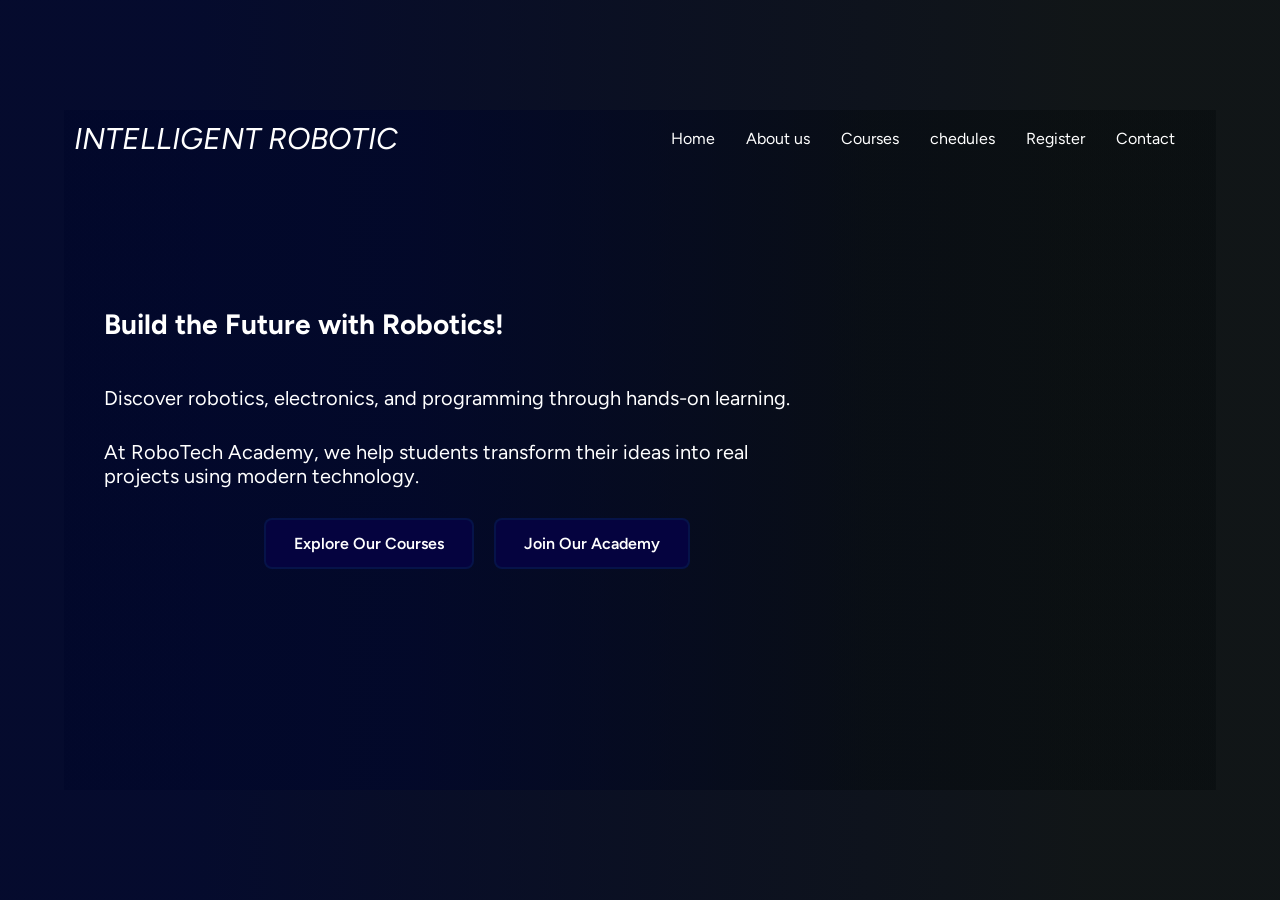
==== index.html @ 478e66d5 "v1" ====
<!DOCTYPE html>
<html lang="en">
<head>
    <meta charset="UTF-8">
    <meta name="viewport" content="width=device-width, initial-scale=1.0">
    <link rel="stylesheet" href="css3.css">
    <link rel="preconnect" href="https://fonts.googleapis.com">
    <link rel="preconnect" href="https://fonts.gstatic.com" crossorigin>
    <link href="https://fonts.googleapis.com/css2?family=Figtree:ital,wght@0,300..900;1,300..900&display=swap" rel="stylesheet">
    <title>Intelligent Robotic </title>
</head>
<body>
    <div class="continer">
        <header>
            <a href="#home" class="logo">Intelligent Robotic</a>
           
                <ul>
                    <li><a href="#home">Home</a></li>
                    <li><a href="#about">About us</a></li>
                    <li><a href="#">Courses</a> </li>
                
                    <li><a href="#">chedules</a> </li>
                    <li><a href="#">Register</a> </li>
                    <li><a href="#">Contact</a> </li>
                </ul>           
            
        </header>
        <div class="content">
            <h3>Build the Future with Robotics!</h3>
            <p>Discover robotics, electronics, and programming through hands-on learning.</p>
            <p>At RoboTech Academy, we help students transform their ideas into real projects using modern technology.</p>
        </div>
        <div class="home-buttons">
            <a href="#courses" class="btn">Explore Our Courses</a>
            <a href="#register" class="btn">Join Our Academy</a>
        </div>
    </div>
    
</body>
</html>
---- css3.css ----
* {
    font-family: "Figtree", sans-serif;
    font-optical-sizing: auto;
    font-weight: weight;
    font-style: normal;
    padding: 0px;
    margin: 0px;
  }
  body{
   background-image:linear-gradient(to right, #01072afb 15% ,#020709f0 85%);
  
   height: 100vh;
   display: flex;
   justify-content: center;
   align-items: center;
  }
  a{
    color: white;
    text-decoration: none;
   
  }
  .continer{
    background-image: linear-gradient(to right, #01072ab8 30% ,#02070961 70%),url(images/EME251_STEMClass1.jpg);
   width: 90%;
   height:680px;
    background-size: cover;
  }
  header{
display: flex;
justify-content: space-between;
align-items: center;
padding: 10px;


  }
.logo{
    font-style: italic;
    font-size: 30px;
    text-transform: uppercase;
}
ul{
    width: 50%;
    display: flex;
    justify-content: space-evenly;
    list-style: none;

}
ul a:hover{
font-size: 18px;
text-decoration: underline;

}
.content{
    width: 60%;
    padding-top: 140px;
color : white;
padding-left: 40px;


}
.content h3{
    font-size: 28px;
   padding-bottom: 30px;
}
.content p{
     font-size: 20px;
padding: 15px 0px 15px 0px;
}
/*.home-buttons {
background-color: aqua;
    justify-content: space-between;
    display :block;
    padding: 70px 100px ;
    margin: 0 12px 12px 0;
  width: 90%px;
  height: 120px;}
 
.btn{
  background-color: black;

    /*background-color: #087fbd;
    color: #ffffff;

    border: 2px solid #087fbd;
    border-radius: 8px;

    font-size: 15px;
    font-weight: 600;

    cursor: pointer;
    transition: all 0.3s ease;
}*/
/* Buttons container */
.home-buttons {
    display: flex;
    gap: 20px;
    margin-top: 30px;
    flex-wrap: wrap;
  margin: 15px 200px;
}

/* Common button styles */
.btn {
    display: inline-block;
    padding: 14px 28px;
    border-radius: 8px;
    border: 2px solid #071e509d;
    text-decoration: none;
    font-size: 16px;
    font-weight: 600;
    transition: all 0.3s ease;
    cursor: pointer;
    background-color: rgb(5, 3, 63);
   
}

.btn:hover {
    background-color: #3a4d82;
    border-color: #1d4ed8;
    transform: translateY(-3px);
    box-shadow: 0 8px 20px rgba(37, 99, 235, 0.25);
}

.btn:focus-visible {
    outline: 3px solid #348ed2c6;
    outline-offset: 4px;
}
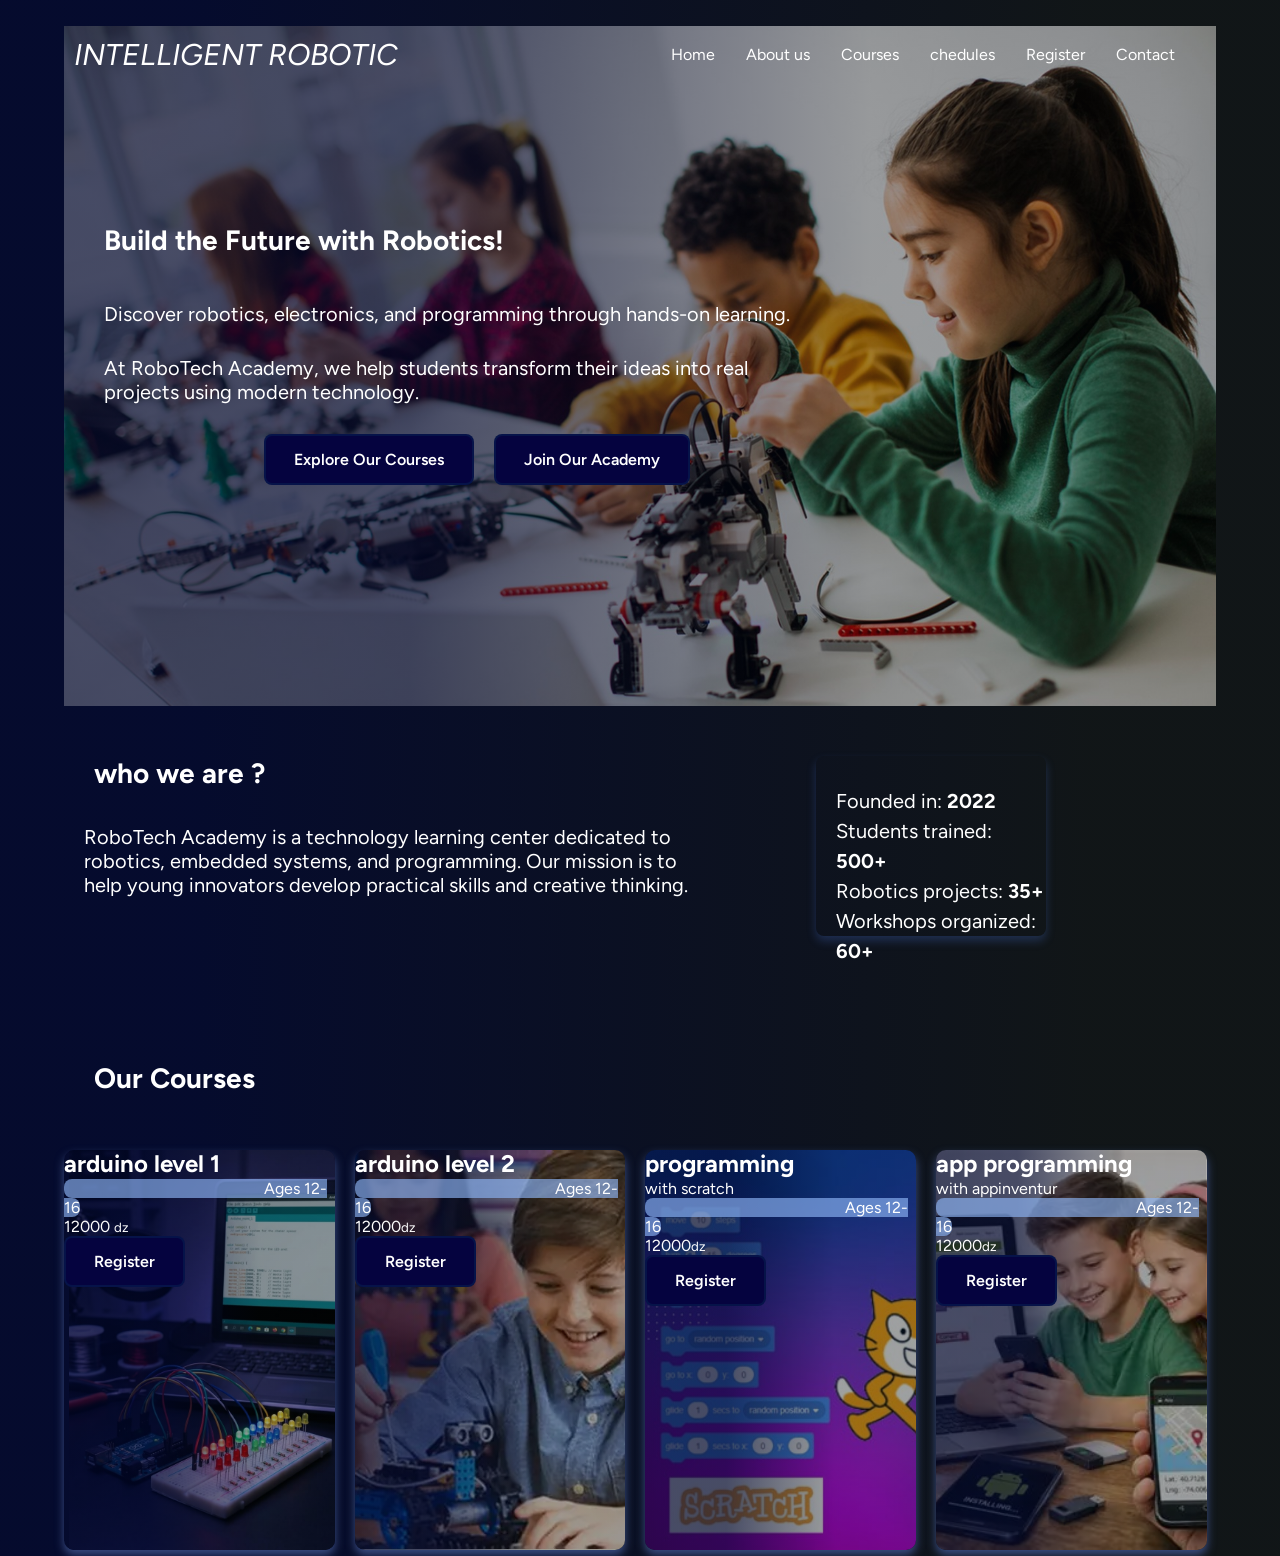
==== commit 3f4b9a89: "Add robotics project cards" ====
--- a/index.html
+++ b/index.html
@@ -34,7 +34,52 @@
             <a href="#courses" class="btn">Explore Our Courses</a>
             <a href="#register" class="btn">Join Our Academy</a>
         </div>
+       
     </div>
-    
+     <div id="about" class="about-section">
+            <h3>who we are ?</h3> 
+            <p>RoboTech Academy is a technology learning center dedicated to robotics, embedded systems, and programming. Our mission is to help young innovators develop practical skills and creative thinking.
+               <div class="about-list">
+                <ul>
+                    <li>Founded in: <b>2022</b></li>
+                    <li>Students trained: <b>500+</b> </li>
+                    <li>Robotics projects: <b>35+</b> </li>
+                    <li>Workshops organized: <b>60+</b> </li>
+                </ul>
+                </div>
+            </p>
+        </div>
+        <div id="courses" class="courses-section">
+            <h3>Our Courses</h3>
+          <div class="course1">
+            
+            <h4 class="course-title">arduino level 1</h4>
+            <span class="age">Ages 12-16</span>
+            <p>12000 <small>dz</small></p>
+            <a href="#register" id= "course1"class="btn">Register</a>
+          </div>
+          <div class="course2">
+            <h4 class="course-title">arduino level 2</h4> 
+            <span class="age">Ages 12-16</span>
+            <p>12000<small>dz</small></p> 
+            <a href="#register" id= "course2" class="btn">Register</a>
+          </div>
+          <div class="course3">
+            <h4 class="course-title">programming</h4>
+            <p>with scratch</p>
+            <span class="age">Ages 12-16</span>
+            <p>12000<small>dz</small></p>
+            <a href="#register" id= "course3" class="btn">Register</a>
+          </div>
+          <div class="course4">
+            <h4 class="course-title">app programming</h4>
+            <p>with appinventur</p>
+            <span class="age">Ages 12-16</span>
+            <p>12000<small>dz</small></p>
+            <a href="#register"id= "course4" class="btn">Register</a>
+
+          </div>
+
+        </div>
 </body>
 </html>
--- a/css3.css
+++ b/css3.css
@@ -10,10 +10,10 @@
   body{
    background-image:linear-gradient(to right, #01072afb 15% ,#020709f0 85%);
   
-   height: 100vh;
+   min-height: 100vh;          /* min-height instead of height */
    display: flex;
-   justify-content: center;
-   align-items: center;
+   flex-direction: column;     /* stack the children vertically */
+   align-items: center; 
   }
   a{
     color: white;
@@ -25,12 +25,14 @@
    width: 90%;
    height:680px;
     background-size: cover;
+   float:none ;
+   margin-top: 2%;
   }
   header{
-display: flex;
-justify-content: space-between;
-align-items: center;
-padding: 10px;
+ display: flex;
+ justify-content: space-between;
+ align-items: center;
+ padding: 10px;
 
 
   }
@@ -39,7 +41,7 @@
     font-size: 30px;
     text-transform: uppercase;
 }
-ul{
+.continer ul{
     width: 50%;
     display: flex;
     justify-content: space-evenly;
@@ -125,4 +127,113 @@
 .btn:focus-visible {
     outline: 3px solid #348ed2c6;
     outline-offset: 4px;
+}
+.about-section{
+  clear : both;
+  width: 90%;
+  height: 350px;
+  color : white;
+
+  position: relative;
+}
+.about-section h3{
+  font-size: 28px;
+
+  padding: 50px 50px 30px 30px;
+}
+.about-section p{
+  font-size: 20px;
+  padding: 5px 0px 15px 20px;
+  width: 55%;
+  
+
+}
+
+.about-list{
+ /* background-color: #0a1928fb;*/
+  width: 20%;
+  height: 150px;
+position: absolute;
+right: 170px;
+top:50px;
+  padding-top: 30px;
+  box-shadow: 0 5px 10px rgba(79, 128, 234, 0.25) ;
+  border-radius: 8px;
+  display: inline-block;
+
+}
+.about-list ul{
+  list-style: none;
+  padding-left: 20px;
+  line-height: 30px;
+  font-size: 20px;
+}
+.courses-section{
+  display: flex;
+  flex-wrap: wrap;
+  gap:20px;
+  width: 90%;
+  height: 500px;
+  position: relative;
+  color:white
+}
+.courses-section div{
+  display: inline-block;
+  
+  top: 30px;
+  width: 23.5%;
+  height: 400px; 
+  border-radius: 10px;
+  box-shadow: #3a4d82 0px 5px 10px;
+/*background-color: aliceblue;*/
+
+
+}
+.courses-section h3{
+  display: block;
+  width: 100%;
+  top :5px ;
+bottom: 15px;
+  font-size: 28px;
+  padding: 5px 50px 30px 30px;
+}
+.course1{
+  background-image: linear-gradient(to right, #01072ab8 30% ,#02070961 70%),url(images/Arduino\ Sensor\ Projects\ for\ Beginners.jpg);
+   background-size: cover;
+   background-position: 5px ;
+   background-repeat: no-repeat;
+}
+.course2{
+  background-image: linear-gradient(to right, #01072ab8 30% ,#02070961 70%),url(images/OIP.webp);
+   background-size: cover;
+   background-position: 75% center;
+
+   background-repeat: no-repeat;
+  
+}
+.course3{
+  background-image: linear-gradient(to right, #01072ab8 30% ,#02070961 70%),url(images/KLiC-SCRATCH-2023.jpg);
+   background-size: cover;
+  
+   background-repeat: no-repeat;
+  
+}
+.course4{
+  background-image: linear-gradient(to right, #01072ab8 30% ,#02070961 70%),url(images/OIP\ \(4\).webp);
+   background-size: cover;
+   background-position: 75% center;
+   background-repeat: no-repeat;
+  
+}
+.course-title{
+  font-size: 24px;
+  line-height: 1.2;
+
+}
+.age{
+
+  padding-left:200px ;
+  background-color: rgba(142, 183, 248, 0.647);
+  border-radius: 8px;
+
 }
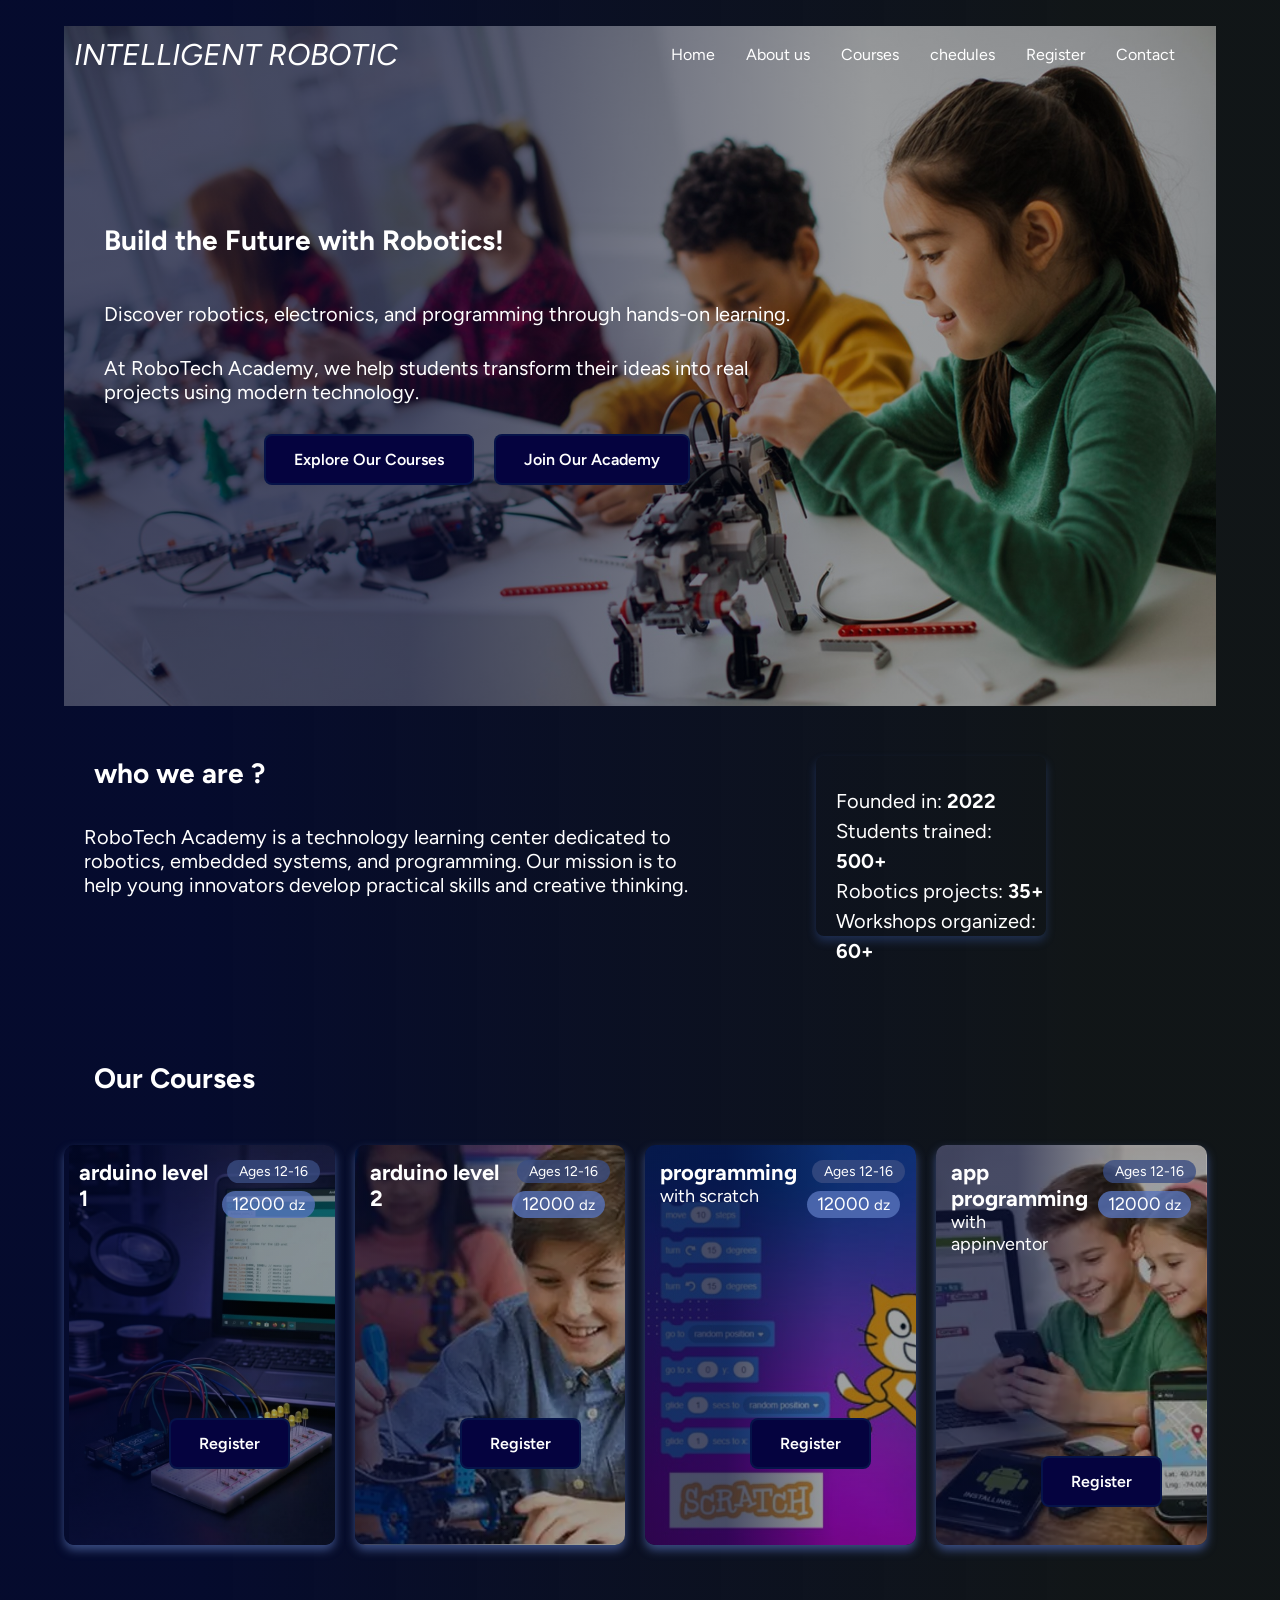
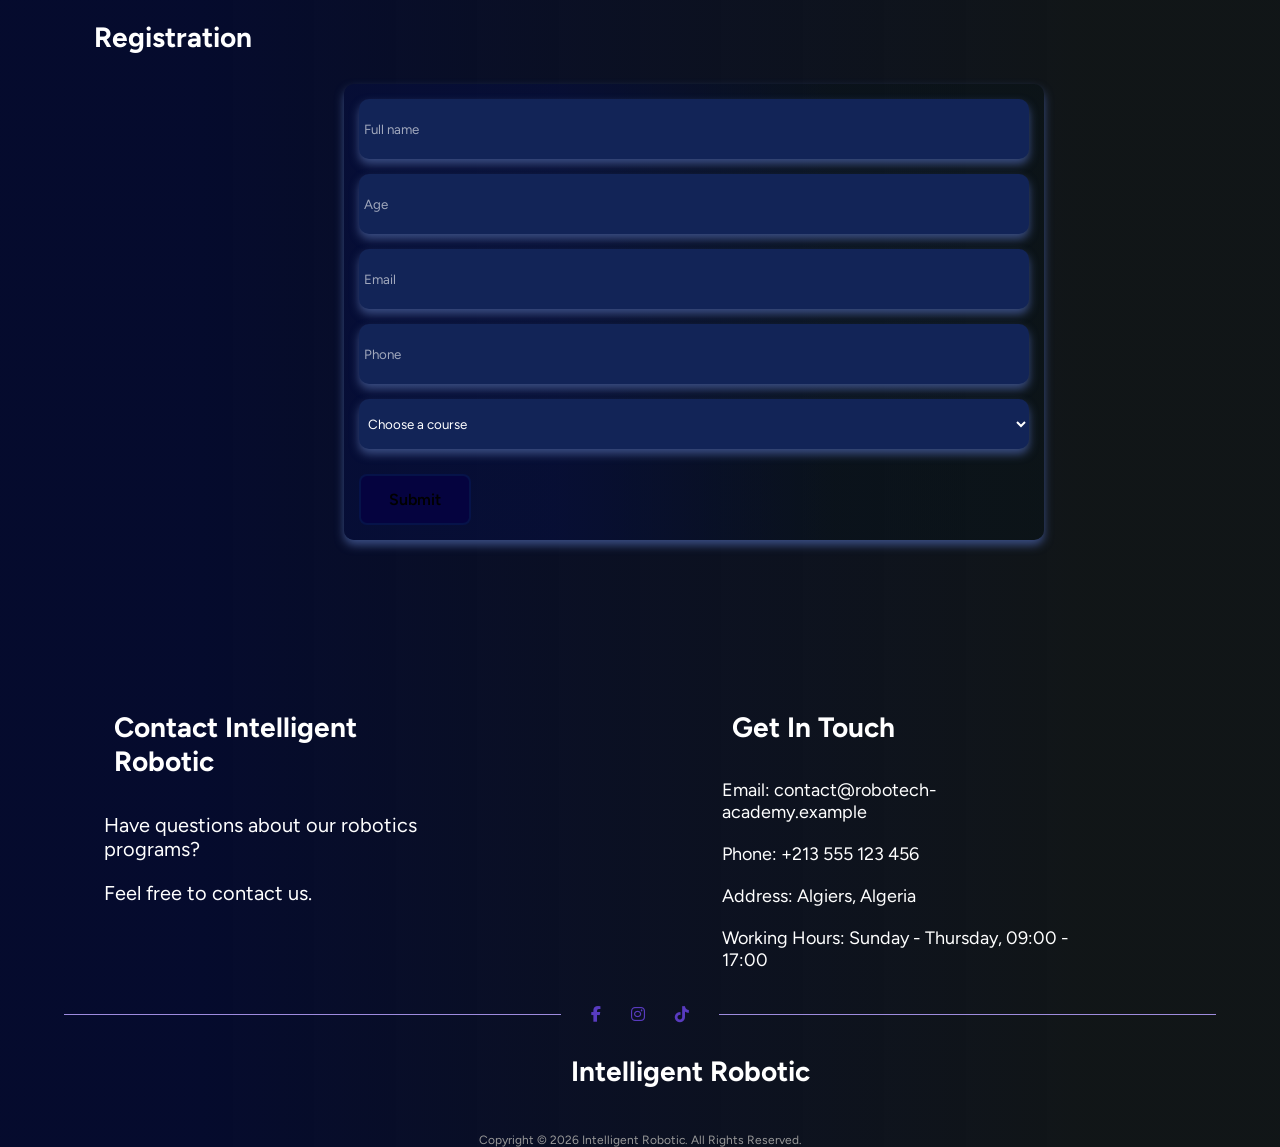
==== commit 122163f0: "v4" ====
--- a/index.html
+++ b/index.html
@@ -7,6 +7,7 @@
     <link rel="preconnect" href="https://fonts.googleapis.com">
     <link rel="preconnect" href="https://fonts.gstatic.com" crossorigin>
     <link href="https://fonts.googleapis.com/css2?family=Figtree:ital,wght@0,300..900;1,300..900&display=swap" rel="stylesheet">
+    <link rel="stylesheet" href="https://cdnjs.cloudflare.com/ajax/libs/font-awesome/6.7.2/css/all.min.css">
     <title>Intelligent Robotic </title>
 </head>
 <body>
@@ -51,35 +52,174 @@
         </div>
         <div id="courses" class="courses-section">
             <h3>Our Courses</h3>
-          <div class="course1">
-            
-            <h4 class="course-title">arduino level 1</h4>
-            <span class="age">Ages 12-16</span>
-            <p>12000 <small>dz</small></p>
-            <a href="#register" id= "course1"class="btn">Register</a>
+          
+            <article class="course course1">
+              <div class="course-header">
+                <div class="course-text">
+                  <h4 class="course-title">arduino level 1</h4>
+                </div>
+                <div class="course-meta">
+                  <span class="age">Ages 12-16</span>
+                  <p class="price">12000 <small>dz</small></p>
+                </div>
+              </div>
+              <div class="cart-btn">
+                <a href="#register" id="course1" class="btn">Register</a>
+              </div>
+            </article>
+          
+            <article class="course course2">
+              <div class="course-header">
+                <div class="course-text">
+                  <h4 class="course-title">arduino level 2</h4>
+                </div>
+                <div class="course-meta">
+                  <span class="age">Ages 12-16</span>
+                  <p class="price">12000 <small>dz</small></p>
+                </div>
+              </div>
+              <div class="cart-btn">
+                <a href="#register" id="course2" class="btn">Register</a>
+              </div>
+            </article>
+          
+            <article class="course course3">
+              <div class="course-header">
+                <div class="course-text">
+                  <h4 class="course-title">programming</h4>
+                  <p>with scratch</p>
+                </div>
+                <div class="course-meta">
+                  <span class="age">Ages 12-16</span>
+                  <p class="price">12000 <small>dz</small></p>
+                </div>
+              </div>
+              <div class="cart-btn">
+                <a href="#register" id="course3" class="btn">Register</a>
+              </div>
+            </article>
+          
+            <article class="course course4">
+              <div class="course-header">
+                <div class="course-text">
+                  <h4 class="course-title">app programming</h4>
+                  <p>with appinventor</p>
+                </div>
+                <div class="course-meta">
+                  <span class="age">Ages 12-16</span>
+                  <p class="price">12000 <small>dz</small></p>
+                </div>
+              </div>
+              <div class="cart-btn">
+              <a href="#register" id="course4" class="btn">Register</a>
+            </div >
+            </article>
+            <section class="register-section" id="register">
+                <h3>Registration</h3>
+              <div class="register">
+                <form class="register-form">
+                  <input type="text" name="fullname" placeholder="Full name" required>
+                  <input type="number" name="age" placeholder="Age" min="12" max="16" required>
+                  <input type="email" name="email" placeholder="Email" required>
+                  <input type="tel" name="phone" placeholder="Phone" required>
+              
+                  <select name="course" required>
+                    <option value="" disabled selected>Choose a course</option>
+                    <option>Arduino level 1</option>
+                    <option>Arduino level 2</option>
+                    <option>Programming with Scratch</option>
+                    <option>App programming with App Inventor</option>
+                  </select>
+              
+                  <button type="submit" class="btn">Submit</button>
+                </form>
+               </div>
+              </section>
+              <section id="contact" class="contact-section">
+
+                <div class="contact-container">
+            
+                    <h2>Contact Intelligent Robotic</h2>
+            
+                    <p>
+                        Have questions about our robotics programs?<br>
+                        
+                    </p>
+                <P>Feel free to contact us.</P>
+                </div>
+                           
+                               
+                           
+                         
+                        <div class="contact-info">
+
+                            <h3>Get In Touch</h3>
+                        
+                            <address>
+                        
+                                <p>
+                                    Email:
+                                    <a href="mailto:contact@robotech-academy.example">
+                                        contact@robotech-academy.example
+                                    </a>
+                                </p>
+                        
+                                <p>
+                                    Phone:
+                                    <a href="tel:+213555123456">
+                                        +213 555 123 456
+                                    </a>
+                                </p>
+                        
+                                <p>Address: Algiers, Algeria</p>
+                        
+                                <p>Working Hours: Sunday - Thursday, 09:00 - 17:00</p>
+                           
+                            </address>
+                      
+                        
+                        </div>
+               
+            
+            </section>
+       
+            <footer class="footer">
+
+                <!-- Social Media -->
+                <div class="footer-social">
+            
+                    <span class="footer-line"></span>
+            
+                    <div class="social-icons">
+            
+                        <a href="#" aria-label="Facebook">
+                            <i class="fa-brands fa-facebook-f"></i>
+                        </a>
+            
+                        <a href="#" aria-label="Instagram">
+                            <i class="fa-brands fa-instagram"></i>
+                        </a>
+            
+                        <a href="#" aria-label="TikTok">
+                            <i class="fa-brands fa-tiktok"></i>
+                        </a>
+            
+                    </div>
+            
+                    <span class="footer-line"></span>
+            
+                </div>
+            
+                <!-- Academy Name -->
+                <h3 class="footer-logo">Intelligent Robotic</h3>
+            
+                <!-- Copyright -->
+                <p class="copyright">
+                    Copyright &copy; 2026 Intelligent Robotic. All Rights Reserved.
+                </p>
+            
+            </footer>
+
           </div>
-          <div class="course2">
-            <h4 class="course-title">arduino level 2</h4> 
-            <span class="age">Ages 12-16</span>
-            <p>12000<small>dz</small></p> 
-            <a href="#register" id= "course2" class="btn">Register</a>
-          </div>
-          <div class="course3">
-            <h4 class="course-title">programming</h4>
-            <p>with scratch</p>
-            <span class="age">Ages 12-16</span>
-            <p>12000<small>dz</small></p>
-            <a href="#register" id= "course3" class="btn">Register</a>
-          </div>
-          <div class="course4">
-            <h4 class="course-title">app programming</h4>
-            <p>with appinventur</p>
-            <span class="age">Ages 12-16</span>
-            <p>12000<small>dz</small></p>
-            <a href="#register"id= "course4" class="btn">Register</a>
-
-          </div>
-
-        </div>
 </body>
 </html>
--- a/css3.css
+++ b/css3.css
@@ -173,10 +173,11 @@
   flex-wrap: wrap;
   gap:20px;
   width: 90%;
-  height: 500px;
+  height: 600px;
   position: relative;
-  color:white
-}
+  color:white;
+ 
+}/*
 .courses-section div{
   display: inline-block;
   
@@ -185,14 +186,14 @@
   height: 400px; 
   border-radius: 10px;
   box-shadow: #3a4d82 0px 5px 10px;
-/*background-color: aliceblue;*/
-
-
-}
+/*background-color: aliceblue;
+
+
+}*/
 .courses-section h3{
   display: block;
   width: 100%;
-  top :5px ;
+  top:5px ;
 bottom: 15px;
   font-size: 28px;
   padding: 5px 50px 30px 30px;
@@ -202,6 +203,7 @@
    background-size: cover;
    background-position: 5px ;
    background-repeat: no-repeat;
+
 }
 .course2{
   background-image: linear-gradient(to right, #01072ab8 30% ,#02070961 70%),url(images/OIP.webp);
@@ -225,15 +227,249 @@
    background-repeat: no-repeat;
   
 }
+/*
 .course-title{
   font-size: 24px;
   line-height: 1.2;
 
 }
-.age{
-
-  padding-left:200px ;
-  background-color: rgba(142, 183, 248, 0.647);
-  border-radius: 8px;
-
-}+.course-header {
+position: relative;
+
+}
+.course-header span{
+
+
+ position:absolute;
+padding-left: 230px;
+
+}*/
+
+
+.courses-section article{
+  width: 23.5%;
+  height: 400px;
+  box-sizing: border-box;
+  padding: 15px;
+  border-radius: 10px;
+  box-shadow: #3a4d82 0px 5px 10px;
+  display: flex;
+  flex-direction: column;
+}
+
+.course-header {
+
+  display: flex;
+  justify-content: space-between;   /* title left, meta right */
+  align-items: flex-start;
+  gap: 10px;
+}
+.course-header h4{
+  font-size: 22px;
+  line-height: 1.2;
+
+}
+.course-header p{
+  font-size: 18px;
+  line-height: 1.2;
+  margin-right: 5px;
+  }
+
+.course-meta {
+  display: flex;
+  flex-direction: column;
+  align-items: flex-end;            /* price lines up under the pill */
+  gap: 8px;
+  flex-shrink: 0;
+}
+
+.age {
+
+  background-color: #3a4d82c8;
+  border-radius: 999px;             /* the rounded pill from your sketch */
+  padding: 3px 12px;
+  font-size: 14px;
+  white-space: nowrap;
+}
+
+.price {
+  background-color: #5974bdc8 ;
+  border-radius: 999px;
+  padding: 3px 10px;
+  font-size: 10px;
+  margin: 0;
+  font-size: 18px;
+}
+.cart-btn{
+  float: bottom;
+  margin: 200px 0px 50px 90px;
+ 
+}
+.register-section{
+  width: 90%;
+  height: 600px;
+  position: relative;
+  color:white;
+  padding: 50px 0px 0px 0px;
+
+
+}
+.register-section h3{
+  width: 100%;
+  top:5px ;
+bottom: 15px;
+  font-size: 28px;
+  padding: 5px 50px 30px 30px;
+  
+}
+.register{
+ padding-left:250px ;
+
+
+}
+.register-form{
+  width: 100%;
+  max-width: 700px;
+
+  box-sizing: border-box;
+  margin-left: 30px;  
+  padding: 15px;
+  border-radius: 10px;
+ 
+  display: flex;
+  flex-direction: column;
+  gap: 15px;
+  
+  box-shadow: #3a4d82 0px 5px 10px;
+  background-image: linear-gradient(to right, #060e3ab8 30%, #05121761 70%);
+}
+.register-form input ,.register-form select {
+padding: 5PX;
+box-shadow: #3a4d82 0px 5px 10px;
+background-color: #122457;
+border: none;
+align-items: 1.2;
+color: white;
+height: 50px;
+border-radius: 10px;
+
+
+}
+.register-form input::placeholder {
+  color:rgba(255, 255, 255, 0.6);
+}
+
+.register-form input:focus,
+.register-form select:focus {
+  border-color: #1d4ed8;
+  box-shadow: 0 0 10px rgba(37, 99, 235, 0.25);
+}
+
+.register-form select option {
+  background-color: rgb(5, 3, 63);  
+  color: white;
+}
+
+.register-form .btn {
+  align-self:flex-start;
+  margin-top: 10px;
+
+}
+.contact-section{
+  width: 90%;
+  height: 300px;
+  position: relative;
+  color:white;
+  padding: 50px 0px 0px 0px;  
+  display: flex;
+gap: 200px;
+}
+
+  .contact-container{
+   width: 50%;
+    height: 100%;
+    padding: 20px;
+    box-sizing: border-box;
+   
+  }
+  .contact-container h2{
+    font-size: 28px;
+    padding: 5px 50px 30px 30px;
+  }
+  .contact-container P{
+    font-size: 20px;
+    padding: 5px 0px 15px 20px;
+    
+  }
+  .contact-info{
+    width: 50%;
+    height: 100%;
+    padding: 20px;
+    box-sizing: border-box;
+   
+  }
+  .contact-info P{
+    font-size: 18px;
+    padding: 5px 0px 15px 20px;
+    
+  }
+
+.footer {
+   width: 100%;
+  color: #ffffff;
+ text-align: center;
+ 
+}
+
+/* Social Media Row */
+
+.footer-social {
+  display: flex;
+  align-items: center;
+  justify-content: center;
+  gap: 30px;
+  margin-bottom: 25px;
+}
+
+.social-icons {
+  display: flex;
+  align-items: center;
+  gap: 30px;
+}
+
+.social-icons a {
+  color: #6140cfe8;
+  transition: 0.3s;
+}
+
+.social-icons a:hover {
+  color: #ffffff;
+  transform: translateY(-3px);
+}
+
+/* Horizontal Lines */
+
+.footer-line {
+  height: 1px;
+  background-color: #ad98f1e8;
+  flex: 1;
+}
+
+/* Academy Name */
+
+.footer-logo {
+  font-size: 20px;
+  margin-bottom: 15px;
+  margin-left: 20px;
+  font-weight: 700;
+  
+  justify-self: center;
+}
+
+/* Copyright */
+
+.copyright {
+  font-size: 12px;
+  color: #999;
+  margin: 0;
+}
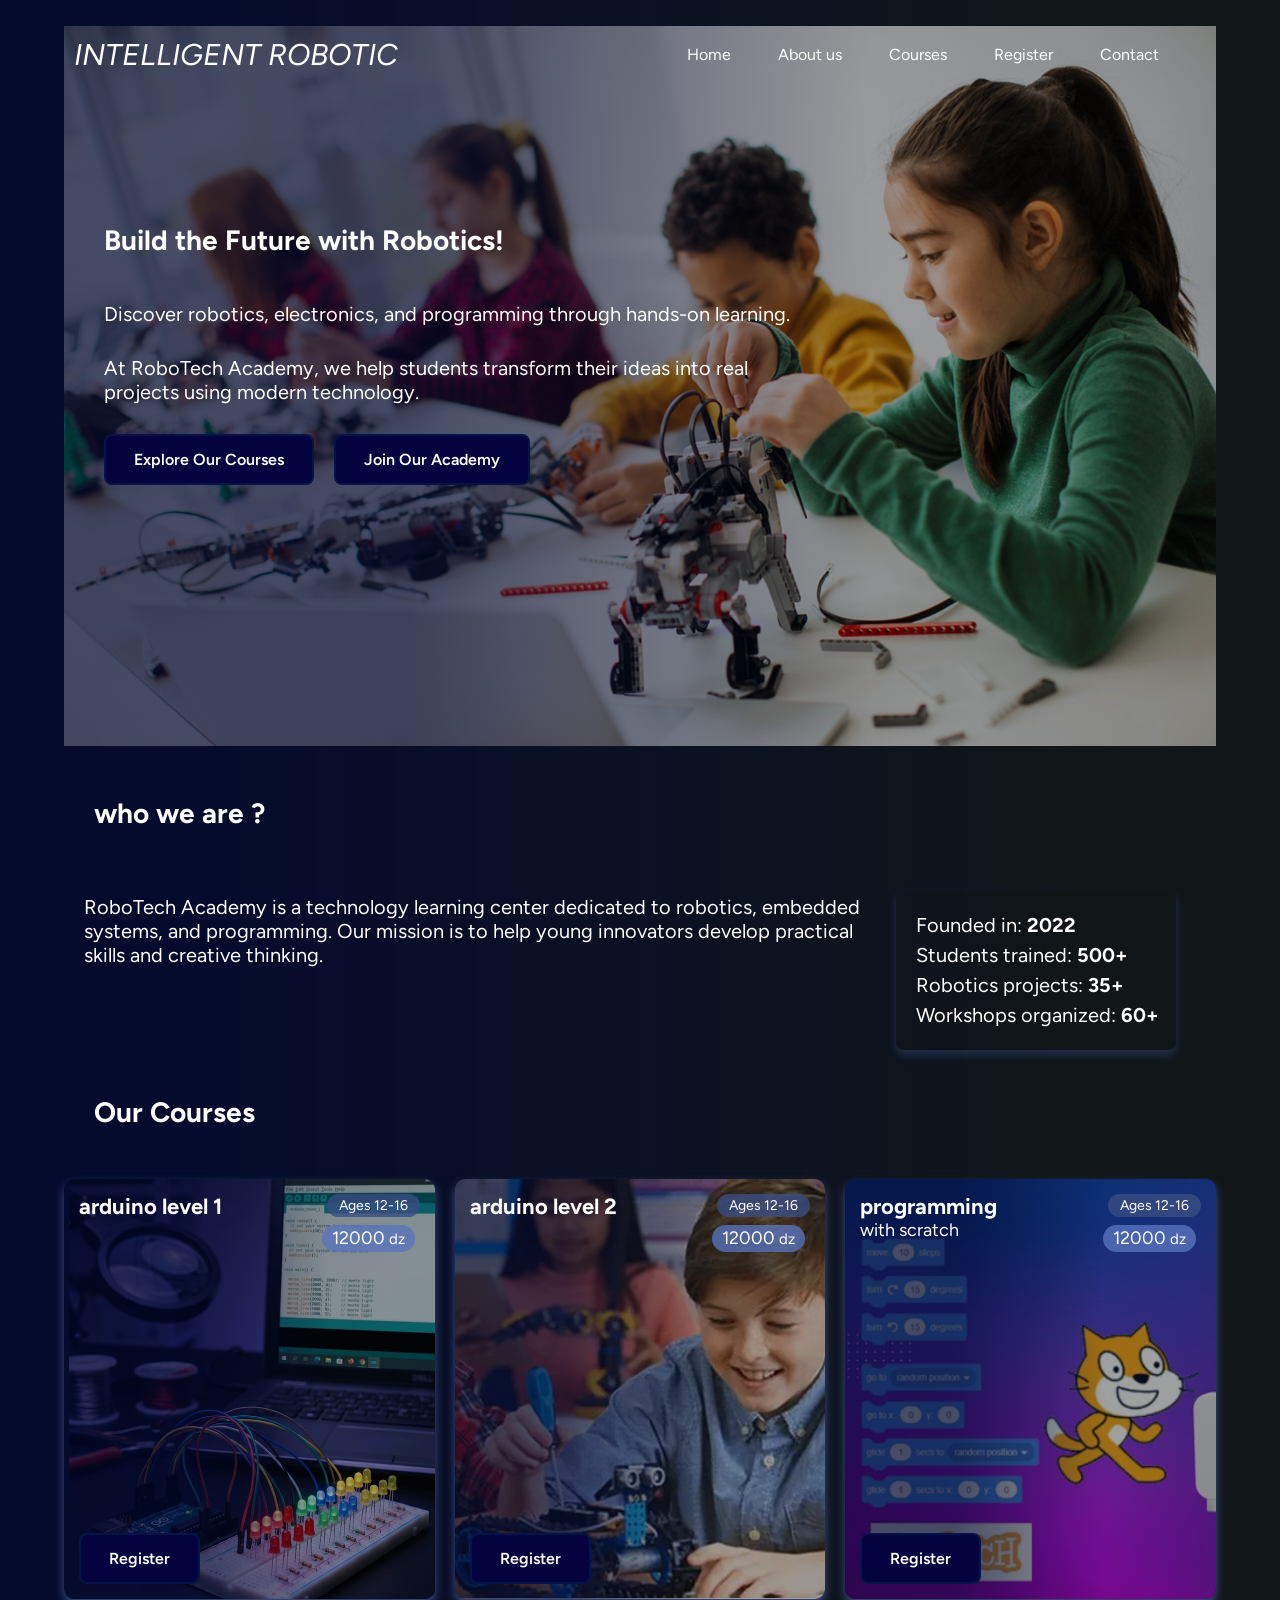
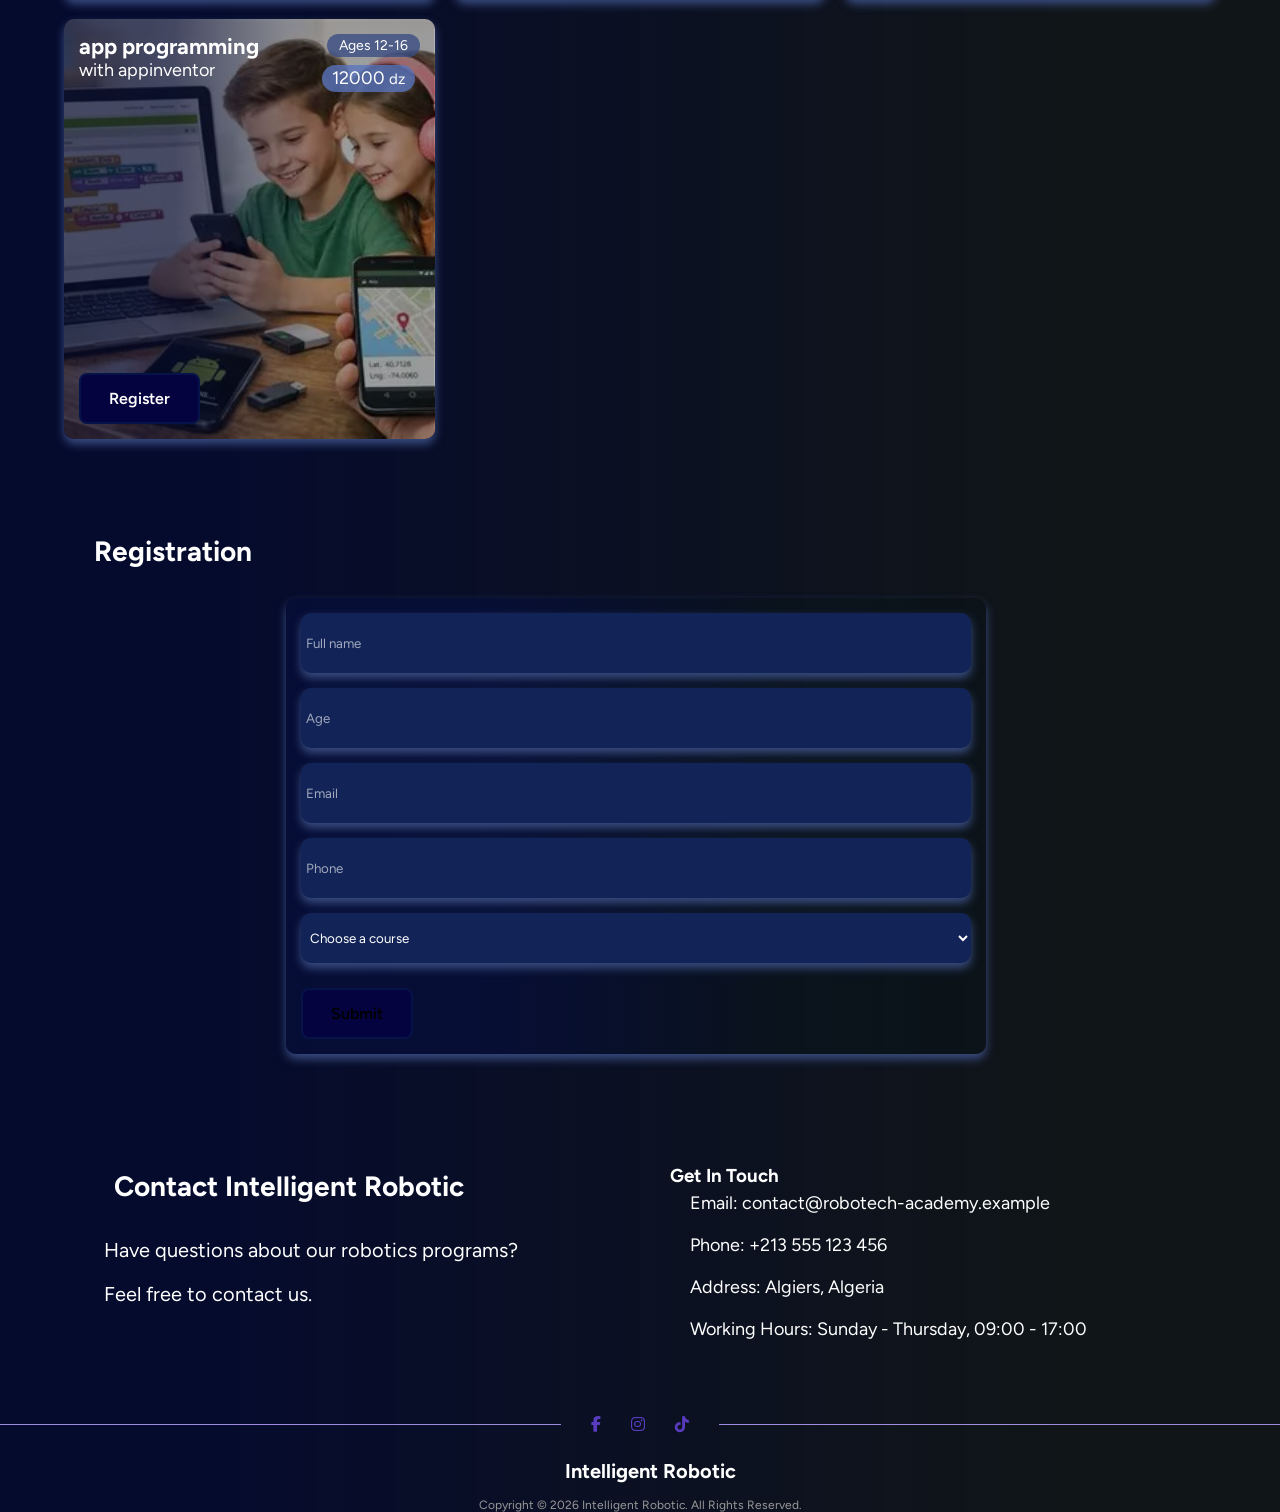
==== commit b7b7ba51: "fix meta v5" ====
--- a/index.html
+++ b/index.html
@@ -11,18 +11,16 @@
     <title>Intelligent Robotic </title>
 </head>
 <body>
-    <div class="continer">
+    <div class="continer" id="home">
         <header>
             <a href="#home" class="logo">Intelligent Robotic</a>
            
                 <ul>
                     <li><a href="#home">Home</a></li>
                     <li><a href="#about">About us</a></li>
-                    <li><a href="#">Courses</a> </li>
-                
-                    <li><a href="#">chedules</a> </li>
-                    <li><a href="#">Register</a> </li>
-                    <li><a href="#">Contact</a> </li>
+                    <li><a href="#Courses">Courses</a> </li>
+                    <li><a href="#Register">Register</a> </li>
+                    <li><a href="#Contact">Contact</a> </li>
                 </ul>           
             
         </header>
@@ -39,7 +37,8 @@
     </div>
      <div id="about" class="about-section">
             <h3>who we are ?</h3> 
-            <p>RoboTech Academy is a technology learning center dedicated to robotics, embedded systems, and programming. Our mission is to help young innovators develop practical skills and creative thinking.
+            <p>RoboTech Academy is a technology learning center dedicated to robotics, embedded systems, and programming. Our mission is to help young innovators develop practical skills and creative thinking.</p>
+             
                <div class="about-list">
                 <ul>
                     <li>Founded in: <b>2022</b></li>
@@ -48,9 +47,9 @@
                     <li>Workshops organized: <b>60+</b> </li>
                 </ul>
                 </div>
-            </p>
+           
         </div>
-        <div id="courses" class="courses-section">
+        <div id="Courses" class="courses-section">
             <h3>Our Courses</h3>
           
             <article class="course course1">
@@ -64,7 +63,7 @@
                 </div>
               </div>
               <div class="cart-btn">
-                <a href="#register" id="course1" class="btn">Register</a>
+                <a href="#Register" id="course1" class="btn">Register</a>
               </div>
             </article>
           
@@ -79,7 +78,7 @@
                 </div>
               </div>
               <div class="cart-btn">
-                <a href="#register" id="course2" class="btn">Register</a>
+                <a href="#Register" id="course2" class="btn">Register</a>
               </div>
             </article>
           
@@ -95,7 +94,7 @@
                 </div>
               </div>
               <div class="cart-btn">
-                <a href="#register" id="course3" class="btn">Register</a>
+                <a href="#Register" id="course3" class="btn">Register</a>
               </div>
             </article>
           
@@ -111,10 +110,11 @@
                 </div>
               </div>
               <div class="cart-btn">
-              <a href="#register" id="course4" class="btn">Register</a>
+              <a href="#Register" id="course4" class="btn">Register</a>
             </div >
             </article>
-            <section class="register-section" id="register">
+        </div> 
+            <section class="register-section" id="Register">
                 <h3>Registration</h3>
               <div class="register">
                 <form class="register-form">
@@ -135,7 +135,7 @@
                 </form>
                </div>
               </section>
-              <section id="contact" class="contact-section">
+              <section id="Contact" class="contact-section">
 
                 <div class="contact-container">
             
@@ -220,6 +220,6 @@
             
             </footer>
 
-          </div>
+         
 </body>
 </html>
--- a/css3.css
+++ b/css3.css
@@ -6,6 +6,10 @@
     font-style: normal;
     padding: 0px;
     margin: 0px;
+  }
+  html{
+    
+    scroll-behavior: smooth;
   }
   body{
    background-image:linear-gradient(to right, #01072afb 15% ,#020709f0 85%);
@@ -473,3 +477,87 @@
   color: #999;
   margin: 0;
 }
+
+
+/* --- Base --- */
+img { max-width: 100%; }
+
+/* --- Hero --- */
+.continer {
+  height: auto;
+  min-height: 680px;
+  padding-bottom: 40px;
+}
+.content { width: min(60%, 700px); }
+.home-buttons { margin: 15px 40px; }          /* was 200px */
+
+/* --- About --- */
+.about-section {
+  height: auto;
+  display: flex;
+  flex-wrap: wrap;
+  gap: 30px;
+  align-items: flex-start;
+  padding-bottom: 40px;
+}
+.about-section h3 { width: 100%; }
+.about-section p  { width: auto; flex: 1 1 320px; }
+.about-list {
+  position: static;          /* no more absolute */
+  width: auto;
+  height: auto;
+  flex: 0 1 280px;
+  padding: 20px 0;
+  margin-right: 40px;
+}
+
+/* --- Courses: responsive grid --- */
+.courses-section {
+  display: grid;
+  grid-template-columns: repeat(auto-fit, minmax(300px, 1fr));
+  gap: 20px;
+  height: auto;
+  padding-bottom: 40px;
+}
+.courses-section h3 { grid-column: 1 / -1; }   /* title spans full row */
+.courses-section article {
+  width: auto;
+  height: auto;
+  min-height: 420px;
+  justify-content: space-between;
+}
+.cart-btn { margin: 40px 0 0; }                /* was 200px 0 50px 90px */
+
+/* --- Register --- */
+.register-section { height: auto; padding-bottom: 40px; }
+.register { padding-left: clamp(0px, 15vw, 250px); padding-right: 15px; }
+.register-form { margin-left: 30px; }
+
+/* --- Contact --- */
+.contact-section {
+  height: auto;
+  flex-wrap: wrap;
+  gap: 20px;
+  padding-bottom: 40px;
+}
+.contact-container, .contact-info { width: auto; flex: 1 1 300px; height: auto; }
+
+
+
+/* --- Phones and small tablets --- */
+@media (max-width: 768px) {
+  header { flex-direction: column; gap: 12px; }
+  .logo { font-size: 24px; }
+  .continer ul { width: 100%; flex-wrap: wrap; gap: 8px 16px; justify-content: center; }
+  .content { width: 100%; padding: 50px 20px 0; }
+  .content h3 { font-size: 24px; }
+  .content p, .about-section p { font-size: 17px; }
+  .home-buttons { margin: 15px 20px; }
+  .btn { width: 50%; text-align: center; }
+  .register { padding-left: 0; }
+  .register-form { margin: 0 auto; width: 92%; }
+  .about-list { margin: 0 20px; }
+  .about-section h3, .courses-section h3,
+  .register-section h3, .contact-container h2 { padding-left: 20px; padding-right: 20px; }
+}
+.content h3, .about-section h3, .courses-section h3 { font-size: clamp(22px, 4vw, 28px); }
